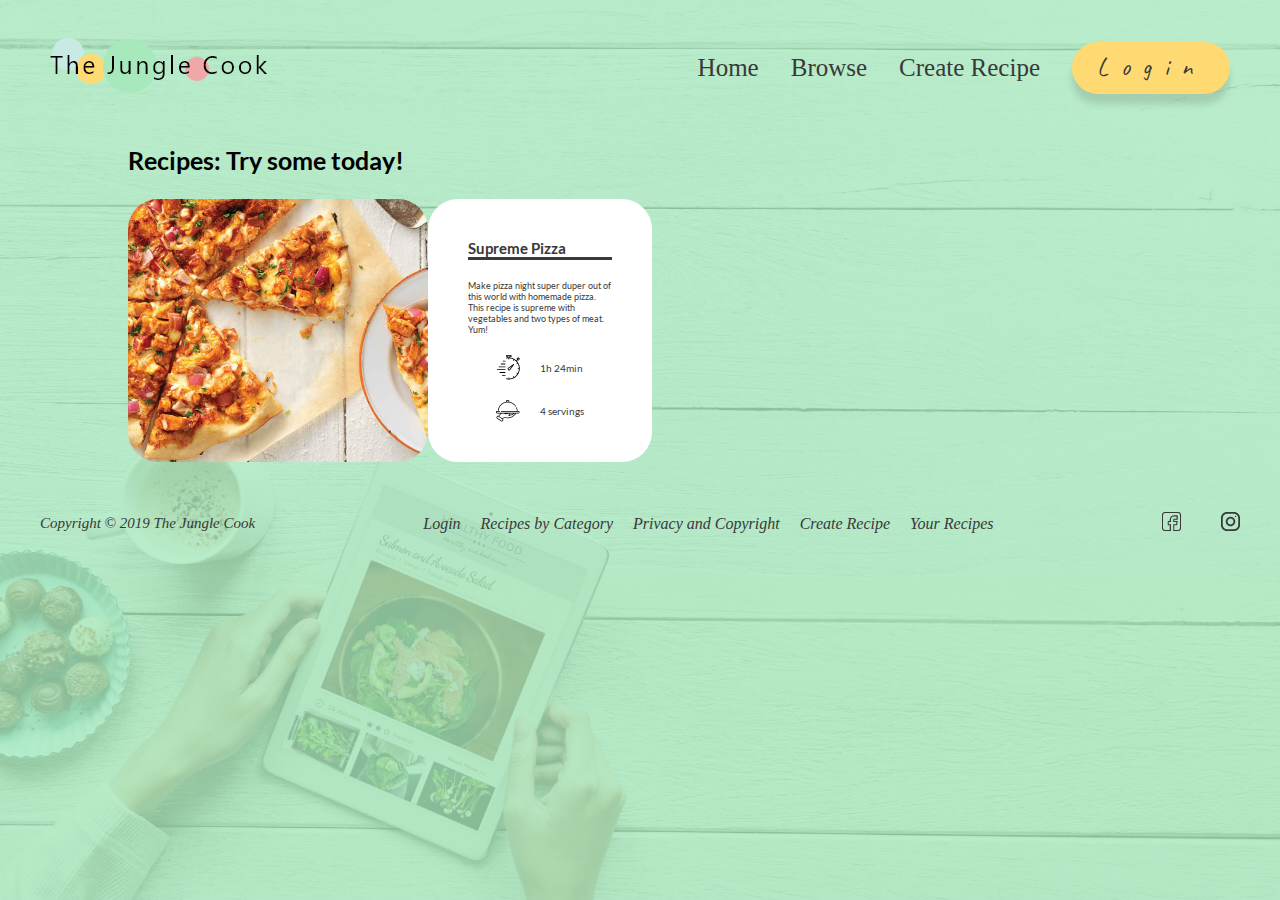
==== browse.html @ 3c08e365 "fix: recipe hero" ====
<!DOCTYPE html>
<html lang="en" class="recipe-hero">
  <head>
    <meta charset="UTF-8" />
    <meta http-equiv="X-UA-Compatible" content="IE=edge" />
    <meta name="viewport" content="width=device-width, initial-scale=1.0" />
    <title>The Jungle Cook</title>
    <link rel="stylesheet" href="css/styles.css" />
  </head>
  <body>
    <header class="header">
      <nav class="navbar">
        <a href="index.html" class="nav-logo"
          ><img src="./images/logo.png" alt=""
        /></a>
        <ul class="nav-menu">
          <li class="nav-item">
            <a href="index.html" class="nav-link active">Home</a>
          </li>
          <li class="nav-item">
            <a href="browse.html" class="nav-link">Browse</a>
          </li>
          <li class="nav-item">
            <a href="create-recipe.html" class="nav-link">Create Recipe</a>
          </li>
          <li class="nav-item">
            <!-- TODO: style as button -->
            <a
              href="login.html"
              class="nav-link btn btn--medium btn--naplesYellow"
              >Login</a
            >
          </li>
        </ul>
        <div class="hamburger">
          <span class="bar"></span>
          <span class="bar"></span>
          <span class="bar"></span>
        </div>
      </nav>
    </header>

    <main id="app">
      <section class="section-recipes">
        <div class="recipe-content">
          <h1 class="section-title">Recipes: Try some today!</h1>
          <div class="cards">
            <div class="card">
              <div class="image-holder">
                <img
                  src="./images/recipes/thumb/recipe-pizza_thumb.png"
                  alt="pizza"
                />
                <button
                  class="btn btn--small btn-overlay btn--naplesYellow"
                  id="viewButton"
                >
                  View
                </button>
                <div class="button-holder">
                  <button
                    class="btn btn--small btn--naplesYellow"
                    id="editButton"
                  >
                    Edit
                  </button>
                  <button
                    class="btn btn--small btn--naplesYellow"
                    id="deleteButton"
                  >
                    Delete
                  </button>
                </div>
              </div>
              <div class="card-body">
                <h1 class="card-title underline">Supreme Pizza</h1>
                <p class="card-text">
                  Make pizza night super duper out of this world with homemade
                  pizza. This recipe is supreme with vegetables and two types of
                  meat. Yum!
                </p>
                <p class="time">
                  <img src="./images/recipes/time.png" alt="time" />
                  <span>1h 24min</span>
                </p>
                <p class="servings">
                  <img src="./images/recipes/servings.png" alt="time" />
                  <span>4 servings</span>
                </p>
              </div>
            </div>
          </div>
        </div>
      </section>
    </main>

    <footer>
      <!-- <div class="footer-content"> -->
      <div class="copyright">Copyright &copy; 2019 The Jungle Cook</div>
      <ul class="footer-nav">
        <li><a href="#">Login</a></li>
        <li><a href="#">Recipes by Category</a></li>
        <li><a href="#">Privacy and Copyright</a></li>
        <li><a href="#">Create Recipe</a></li>
        <li><a href="#">Your Recipes</a></li>
      </ul>

      <!-- ignore web accessibility warning since have alt on image tag -->
      <div class="social">
        <a href="#">
          <img src="./images/social/facebook.png" alt="facebook" />
        </a>
        <a href="#">
          <img src="./images/social/instagram.png" alt="instagram"
        /></a>
      </div>
      <!-- </div> -->
    </footer>

    <script src="lib/jquery-3.6.3.min.js"></script>
    <script src="app/app.js" type="module"></script>
  </body>
</html>
---- css/styles.css ----
/* reset */
*,
*::before,
*::after {
  margin: 0;
  padding: 0;
  box-sizing: border-box;
}

:is(h1, h2, h3, h4, h5, h6) {
  font-weight: normal;
}

button,
input,
select,
textarea {
  font-family: inherit;
  font-size: 100%;
  background-color: transparent;
}

fieldset {
  border: 0;
}

input:focus,
textarea:focus,
select:focus {
  outline: none;
}

.bg-naplesYellow {
  background-color: #ffd972;
}

@font-face {
  font-family: "Caveat";
  src: url("fonts/Caveat-Regular.ttf") format("truetype");
  font-weight: 400;
  font-style: normal;
  font-display: swap;
}
@font-face {
  font-family: "Caveat";
  src: url("fonts/Caveat-Bold.ttf") format("truetype");
  font-weight: 700;
  font-style: normal;
  font-display: swap;
}
@font-face {
  font-family: "Gill Sans";
  src: url("fonts/GillSans.ttf") format("truetype");
  font-weight: normal;
  font-style: normal;
  font-display: swap;
}
@font-face {
  font-family: "Gill Sans";
  src: url("fonts/GillSans-Italic.ttf") format("truetype");
  font-weight: normal;
  font-style: italic;
  font-display: swap;
}
@font-face {
  font-family: "Gill Sans";
  src: url("fonts/GillSans-Light.ttf") format("truetype");
  font-weight: 300;
  font-style: normal;
  font-display: swap;
}
@font-face {
  font-family: "Lato";
  src: url("fonts/Lato-Regular.ttf") format("truetype");
  font-weight: 400;
  font-style: normal;
  font-display: swap;
}
@font-face {
  font-family: "Lato";
  src: url("fonts/Lato-Bold.ttf") format("truetype");
  font-weight: 700;
  font-style: normal;
  font-display: swap;
}
@font-face {
  font-family: "Lato";
  src: url("fonts/Lato-Italic.ttf") format("truetype");
  font-weight: normal;
  font-style: italic;
  font-display: swap;
}
@font-face {
  font-family: "Lato";
  src: url("fonts/Lato-BoldItalic.ttf") format("truetype");
  font-weight: 700;
  font-style: italic;
  font-display: swap;
}
body {
  /* base font size */
  font-size: 1rem;
}

ul {
  list-style-type: none;
}

a {
  color: #393939;
  text-decoration: none;
}

section {
  margin: 0 auto;
  width: 80%;
  height: 70%;
}

.underline:after {
  content: "";
  display: block;
  width: 100%;
  height: 3px;
  background-color: #393939;
}

.section-title {
  font-family: "Lato";
  font-weight: 900;
  font-size: 1.563rem;
  margin-top: 3rem;
  margin-bottom: 1.5rem;
}

.hero {
  background-image: linear-gradient(rgba(242, 92, 84, 0.6), rgba(242, 92, 84, 0.6)), url("../images/hero.jpg");
  background-size: cover;
  background-position: center;
  background-repeat: no-repeat;
  min-height: 100%;
  width: 100%;
  position: absolute;
  left: 0;
  top: 0;
  display: flex;
  flex-direction: column;
  align-items: center;
  justify-content: center;
  color: #393939;
}
.hero .hero-cta {
  margin-top: 8rem;
  margin-bottom: 8rem;
  text-align: center;
  position: relative;
  z-index: 2;
}
.hero .hero-cta .large-circle {
  background-color: #ffd972;
  border-radius: 50%;
  width: 22.349rem;
  height: 22.349rem;
  display: flex;
  flex-direction: column;
  justify-content: center;
  align-items: center;
}
.hero .hero-cta .large-circle .hero-title {
  font-size: 1.5rem;
  font-family: "Caveat";
  margin-bottom: 1.875rem;
  font-weight: 700;
  letter-spacing: 2.4px;
  line-height: 32px;
  margin-bottom: 2rem;
}
.hero .hero-cta .large-circle .hero-subtitle {
  font-size: 0.813rem;
  font-family: "Lato";
  letter-spacing: 1.3px;
  line-height: 16px;
  width: 45%;
}
.hero .hero-cta .small-circle {
  position: absolute;
  z-index: -1;
  top: 0;
  right: -35%;
  width: 10.493rem;
  height: 10.493rem;
  background-color: #fcbcb8;
  border-radius: 50%;
  display: flex;
  flex-direction: column;
  justify-content: center;
  align-items: center;
}
.hero .hero-cta .small-circle .hero-callout {
  width: 63%;
  font-family: "Lato";
  font-size: 0.625rem;
  letter-spacing: 1px;
  line-height: 12px;
  font-style: italic;
}

@media only screen and (max-width: 768px) {
  .hero .hero-cta .large-circle {
    width: 16.113rem;
    height: 16.113rem;
  }
  .hero .hero-cta .small-circle {
    width: 7.565rem;
    height: 7.565rem;
    top: -20%;
    right: -20%;
  }
}
.btn {
  display: flex;
  align-items: center;
  justify-content: center;
  border: none;
  border-radius: 1.625rem;
  box-shadow: 0px 0.625rem 0.375rem rgba(57, 57, 57, 0.16);
  text-decoration: none;
  color: #393939;
  cursor: pointer;
  font-family: "Caveat";
  font-size: 1.563rem;
  letter-spacing: 12.5px;
  line-height: 33px;
}
.btn--round {
  border: none;
  border-radius: 50%;
  width: 38px;
  height: 38px;
  color: #ffffff;
  font-family: "Gill Sans";
  font-weight: 300;
  font-size: 1rem;
  cursor: pointer;
}
.btn--xsmall {
  height: 2.5rem;
  width: 5.5rem;
  font-size: 0.75rem;
}
.btn--small {
  width: 127.66px;
  height: 42.01px;
  white-space: nowrap;
  font-size: 1.25rem;
}
.btn--medium {
  width: 158px;
  height: 52px;
}
.btn--wide {
  width: 100%;
  height: 52px;
}
.btn--rose {
  background-color: #efa7a7;
}
.btn--naplesYellow {
  background-color: #ffd972;
}
.btn--file-selector {
  padding: 0.5rem;
  font-family: "Caveat";
  font-size: 1rem;
  border: none;
  border-radius: 1.625rem;
  box-shadow: 0px 0.625rem 0.375rem rgba(57, 57, 57, 0.16);
  text-decoration: none;
  white-space: nowrap;
  color: #393939;
  cursor: pointer;
  display: inline-block;
}

.form-element {
  border: none;
  border-bottom: 3px solid #393939;
  padding: 0 0 6.5px 0;
  margin-bottom: 5rem;
  width: 100%;
  font-family: "Lato";
  font-weight: 300;
  font-size: 1.25rem;
  letter-spacing: 2px;
  line-height: 27px;
}
.form-element--small {
  font-size: 0.75rem;
  margin-bottom: 3.125rem;
}

::-moz-placeholder {
  opacity: 1; /* Firefox */
}

::placeholder {
  opacity: 1; /* Firefox */
}

[type=file] {
  border: 0;
  clip: rect(0, 0, 0, 0);
  height: 1px;
  overflow: hidden;
  padding: 0;
  position: absolute !important;
  white-space: nowrap;
  width: 1px;
}

.file-input {
  display: flex;
  align-items: flex-end;
  justify-content: space-between;
  width: 100%;
  border: none;
  border-bottom: 3px solid #393939;
  padding: 0 0 6.5px 0;
  margin-bottom: 5rem;
  width: 100%;
  font-family: "Lato";
  font-weight: 300;
  font-size: 1.25rem;
  letter-spacing: 2px;
  line-height: 27px;
}

.form-element:focus,
.file-input:hover {
  background-color: rgba(239, 167, 167, 0.3);
}

.last-row {
  position: relative;
}

.btn--add {
  position: absolute;
  top: -6px;
  right: 0;
}

legend {
  font-family: "Lato";
  font-weight: 900;
  font-size: 1.875rem;
  margin-bottom: 2rem;
}

.login-form .form-title,
.signup-form .form-title {
  font-family: "Lato";
  font-weight: 900;
  font-size: 1.875rem;
}
.login-form .form-subtitle,
.signup-form .form-subtitle {
  font-family: "Lato";
  font-style: italic;
  font-size: 0.75rem;
}

.form-title {
  color: #393939;
  font-size: 1.563rem;
  margin-bottom: 2rem;
  font-weight: bold;
}

@media only screen and (max-width: 768px) {
  .form-element,
  .file-input {
    font-size: 1rem;
  }
}
@media only screen and (max-width: 768px) {
  .btn,
  .form-element,
  .file-input {
    font-size: 1rem;
  }
}
@media only screen and (max-width: 576px) {
  .btn,
  .form-element,
  .file-input {
    font-size: 0.75rem;
  }
}
.header {
  position: sticky;
  top: 0;
  right: 0;
  left: 0;
  z-index: 1030;
  margin-bottom: 2rem;
}

.navbar {
  display: flex;
  justify-content: space-between;
  align-items: center;
  padding: 2.375rem 3.125rem 0 3.125rem;
}

.nav-menu {
  display: flex;
  justify-content: space-between;
  align-items: center;
  gap: 2rem;
}
.nav-menu .nav-item .nav-link {
  font-size: 1.563rem;
}

.hamburger {
  display: none;
}

.bar {
  display: block;
  width: 25px;
  height: 3px;
  margin: 5px auto;
  transition: all 0.3s ease-in-out;
  background-color: #393939;
}

@media only screen and (max-width: 768px) {
  .nav-menu {
    position: fixed;
    left: -100%;
    top: 0;
    flex-direction: column;
    justify-content: center;
    gap: 1.5rem;
    background-color: #f25c54;
    height: 100vh;
    width: 100%;
    transition: 0.3s;
  }
  .nav-menu.active {
    left: 0;
  }
  .hamburger {
    display: block;
    cursor: pointer;
  }
  .hamburger.active .bar:nth-child(2) {
    opacity: 0;
  }
  .hamburger.active .bar:nth-child(1) {
    transform: translateY(8px) rotate(45deg);
  }
  .hamburger.active .bar:nth-child(3) {
    transform: translateY(-8px) rotate(-45deg);
  }
}
footer {
  z-index: 1030;
  width: 100%;
  font-style: italic;
  color: #393939;
  display: flex;
  align-items: center;
  justify-content: space-between;
  padding: 0 2.5rem 1.625rem 2.5rem;
}

.copyright {
  font-size: 15px;
}

.footer-nav {
  display: flex;
  align-items: center;
  justify-content: space-between;
  gap: 1.25rem;
}

.social {
  display: flex;
  gap: 40.4px;
}

@media screen and (max-width: 576px) {
  footer {
    flex-wrap: wrap;
    font-size: 0.625rem;
  }
  footer .copyright,
  footer .social {
    margin-bottom: 20px;
    font-size: 0.625rem;
  }
  footer .footer-nav {
    order: 3;
  }
  footer .footer-nav {
    flex-wrap: wrap;
    justify-content: center;
  }
}
.cards {
  display: flex;
  justify-content: space-between;
  flex-wrap: wrap;
  gap: 3.125rem;
}

.card {
  margin-bottom: 3.125rem;
  height: 263px;
  border-radius: 1.625rem;
  display: flex;
}
.card .image-holder {
  position: relative;
}
.card .image-holder img {
  border-radius: 1.875rem;
  width: 100%;
}
.card .image-holder .btn-overlay {
  display: none;
  position: absolute;
  top: 50%;
  left: 50%;
  transform: translate(-50%, -50%);
  cursor: pointer;
}
.card .image-holder .button-holder {
  display: none;
  gap: 0.5rem;
}
.card .image-holder:hover .btn-overlay {
  display: block;
}
.card .image-holder:hover .button-holder {
  display: flex;
  justify-content: space-between;
}
.card .card-body {
  background-color: #ffffff;
  flex-basis: 224px;
  color: #393939;
  font-family: "Lato";
  border-radius: 1.875rem;
  padding: 2.5rem;
  display: flex;
  flex-direction: column;
  justify-content: space-between;
  gap: 1.25rem;
}
.card .card-body .card-title {
  font-weight: 900;
  font-size: 0.938rem;
}
.card .card-body .card-text {
  font-size: 0.563rem;
}
.card .card-body .time,
.card .card-body .servings {
  display: flex;
  align-items: center;
  justify-content: center;
  gap: 1.25rem;
  font-size: 0.625rem;
}

@media only screen and (max-width: 768px) {
  .cards .card .image-holder .btn-overlay {
    display: block;
  }
  .cards .card .image-holder .button-holder {
    display: flex;
    justify-content: space-between;
  }
}
@media only screen and (max-width: 576px) {
  .cards .card {
    width: 100%;
    flex-direction: column;
  }
}
.section-login {
  display: flex;
  gap: 15.625rem;
}
.section-login .login-form {
  flex: 1 45%;
}
.section-login .signup-form {
  flex: 1 55%;
}

@media only screen and (max-width: 768px) {
  .section-login {
    flex-direction: column;
    gap: 2rem;
  }
  .section-login .login-form {
    flex: 1 100%;
  }
  .section-login .signup-form {
    flex: 1 100%;
  }
}
.recipe-hero {
  background: linear-gradient(rgba(167, 232, 189, 0.8), rgba(167, 232, 189, 0.8)), url("../images/recipes/recipe-hero.jpg") no-repeat center center fixed;
  background-size: cover;
}
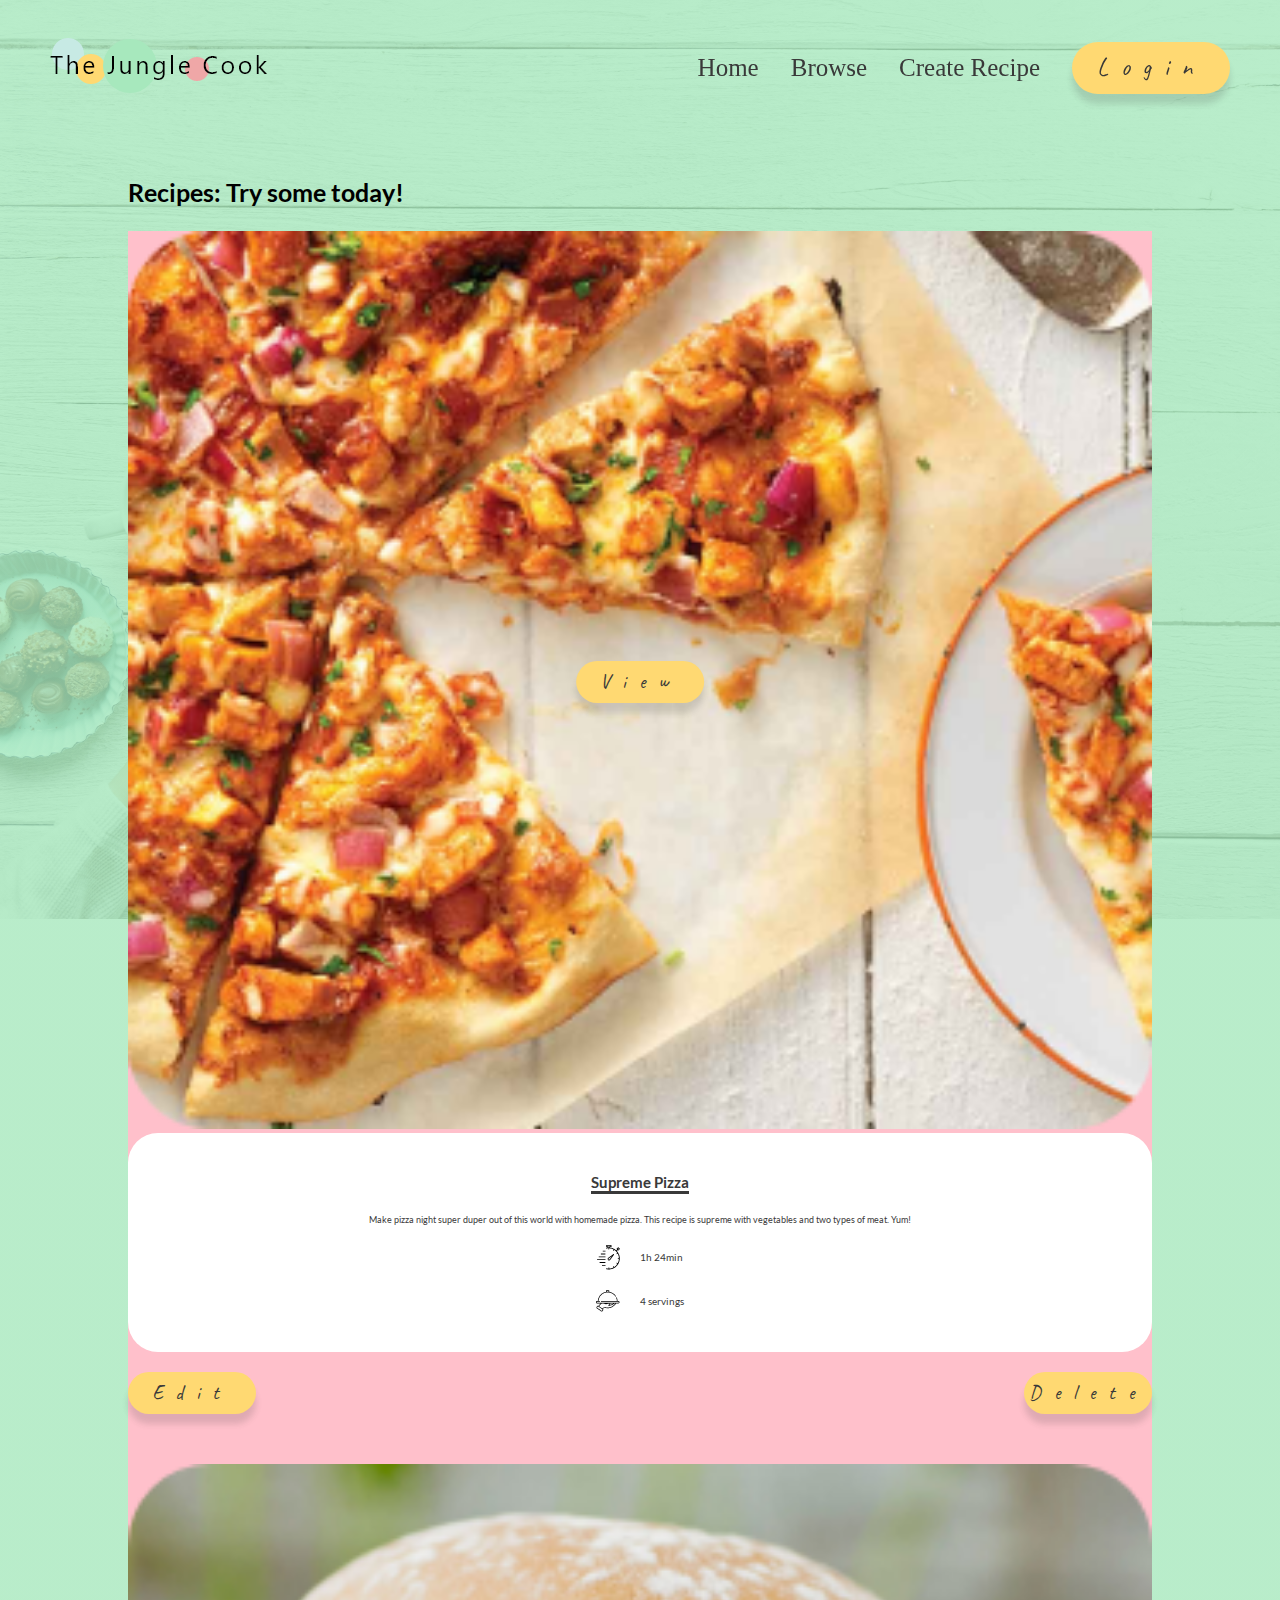
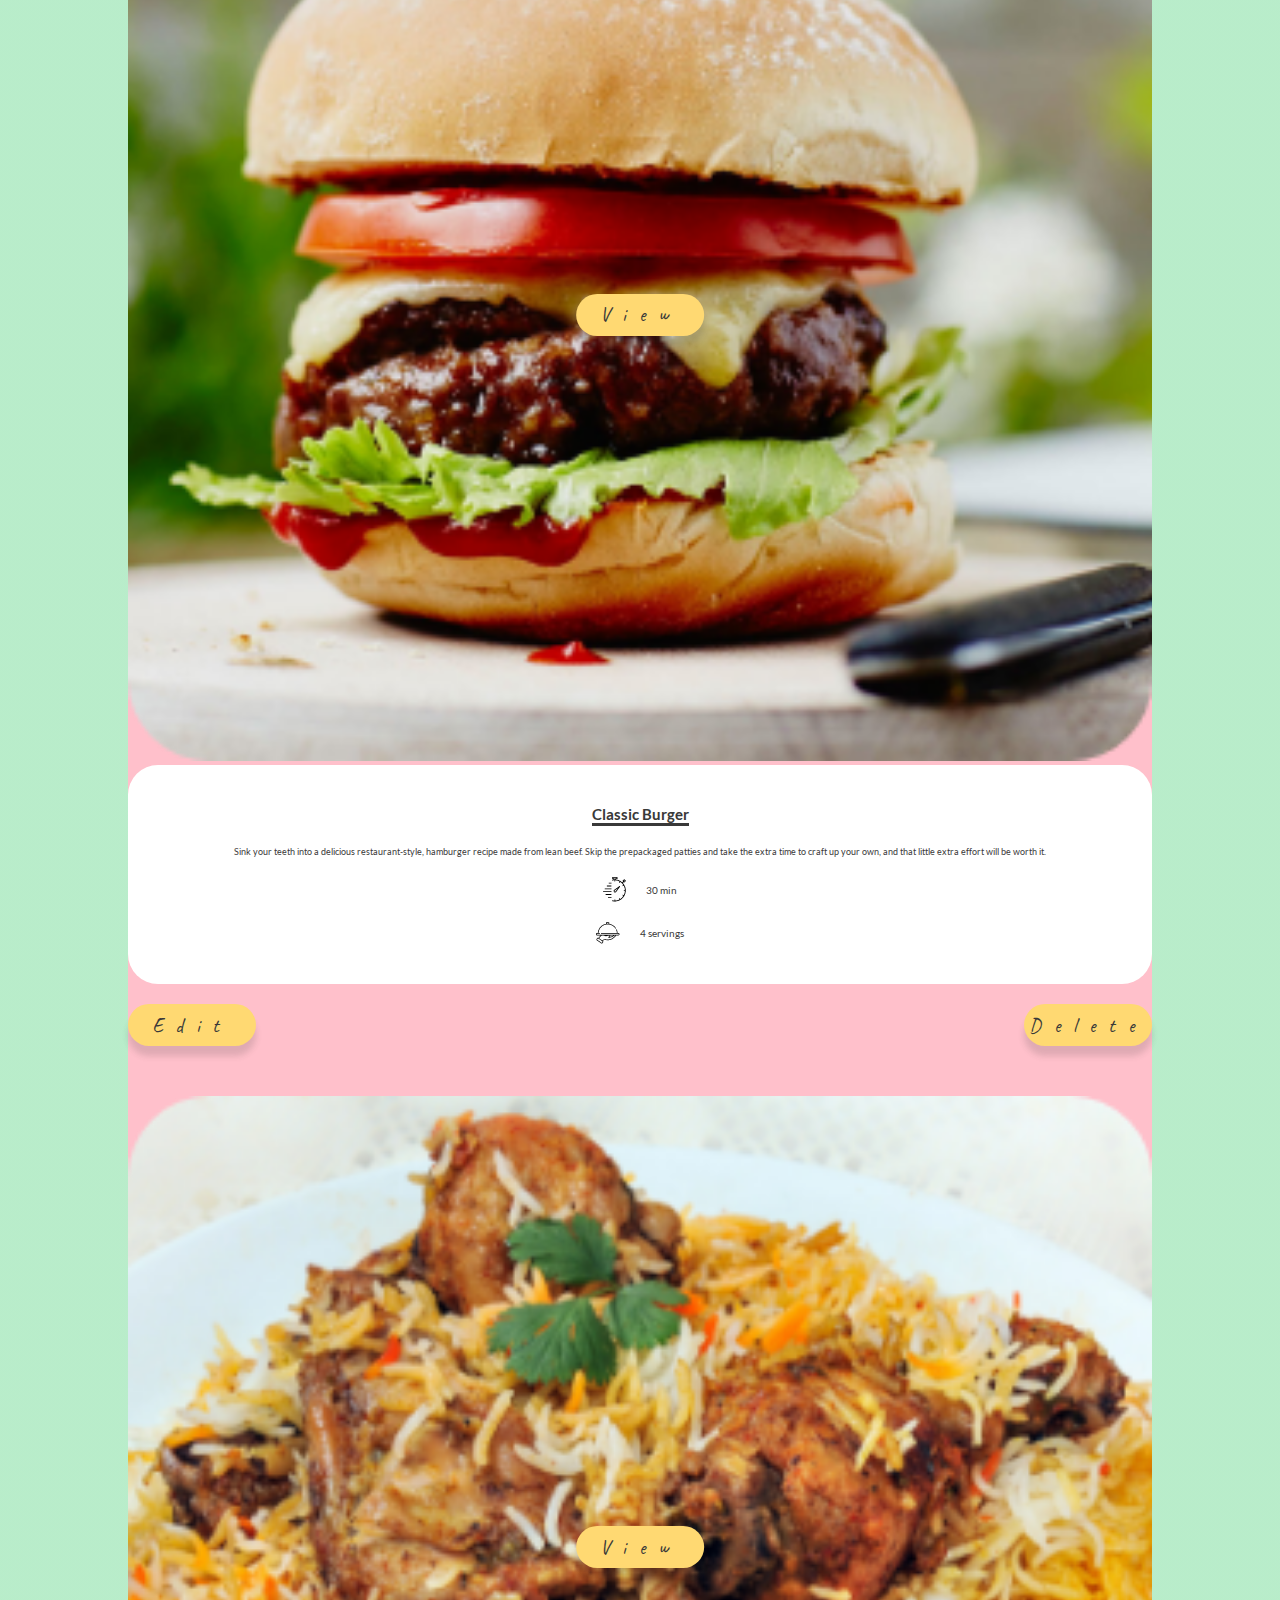
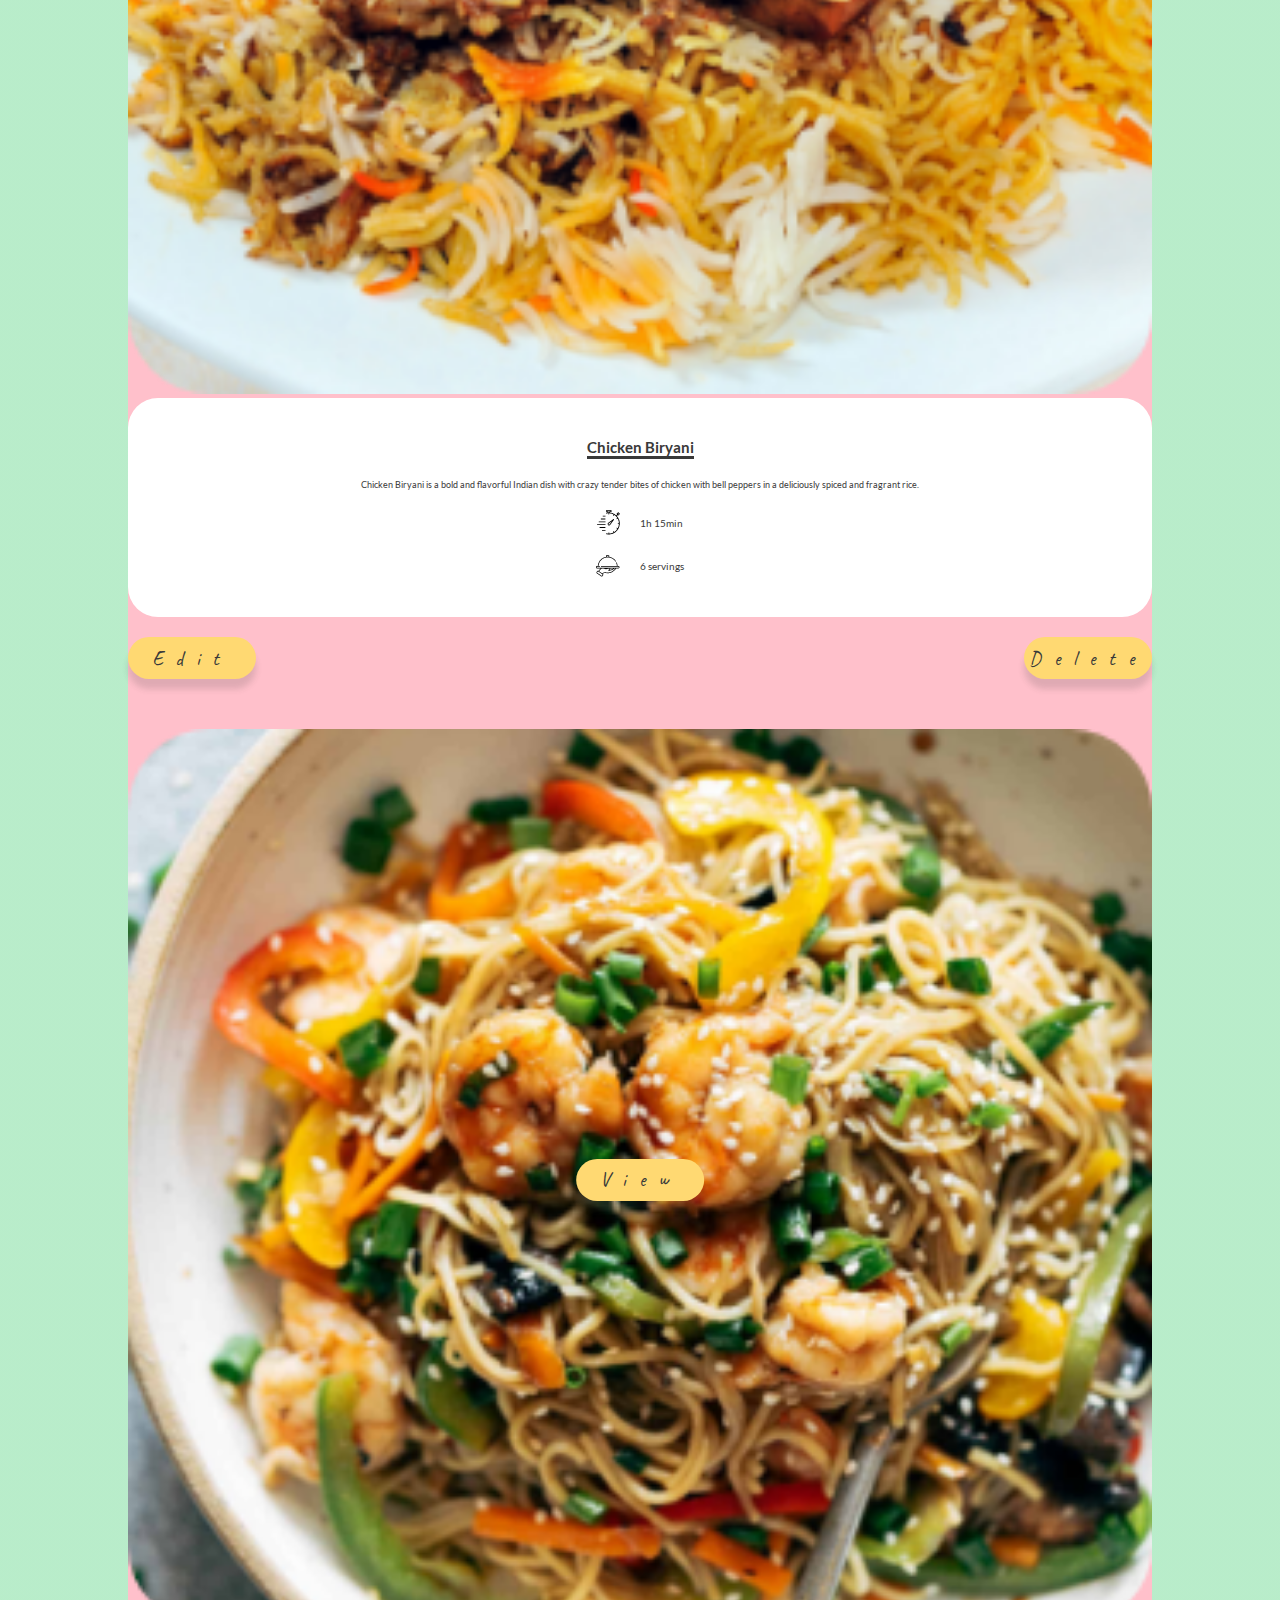
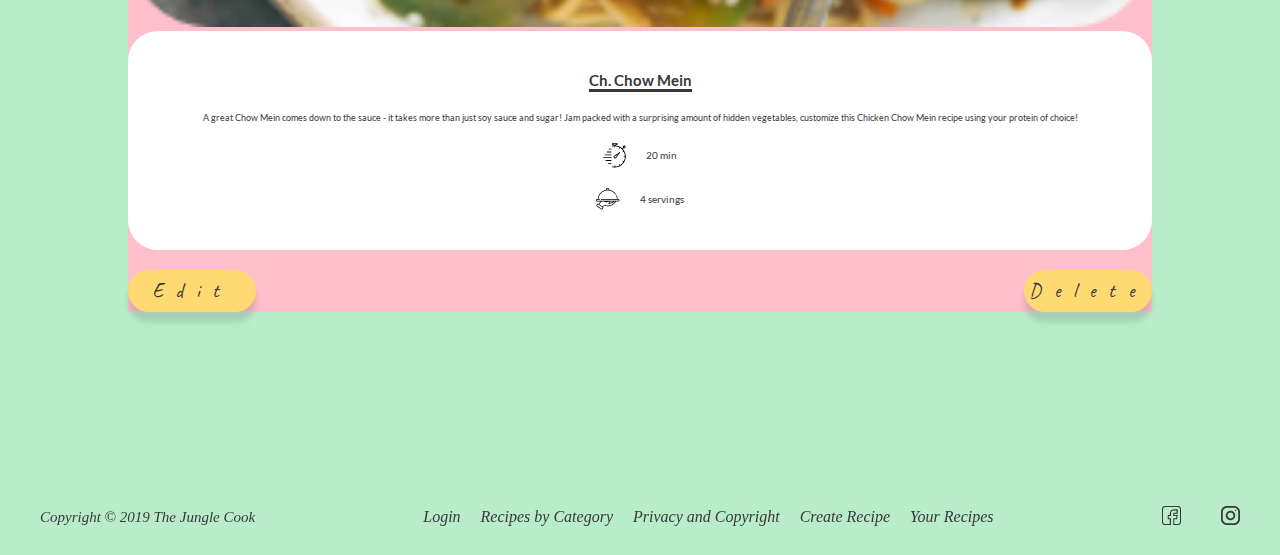
==== commit 8b23fb14: "fix: start over card - mobile first" ====
--- a/browse.html
+++ b/browse.html
@@ -57,20 +57,6 @@
                 >
                   View
                 </button>
-                <div class="button-holder">
-                  <button
-                    class="btn btn--small btn--naplesYellow"
-                    id="editButton"
-                  >
-                    Edit
-                  </button>
-                  <button
-                    class="btn btn--small btn--naplesYellow"
-                    id="deleteButton"
-                  >
-                    Delete
-                  </button>
-                </div>
               </div>
               <div class="card-body">
                 <h1 class="card-title underline">Supreme Pizza</h1>
@@ -87,6 +73,154 @@
                   <img src="./images/recipes/servings.png" alt="time" />
                   <span>4 servings</span>
                 </p>
+              </div>
+              <div class="button-holder">
+                <button
+                  class="btn btn--small btn--naplesYellow"
+                  id="editButton"
+                >
+                  Edit
+                </button>
+                <button
+                  class="btn btn--small btn--naplesYellow"
+                  id="deleteButton"
+                >
+                  Delete
+                </button>
+              </div>
+            </div>
+            <div class="card">
+              <div class="image-holder">
+                <img
+                  src="./images/recipes/thumb/recipe-burger_thumb.png"
+                  alt="pizza"
+                />
+                <button
+                  class="btn btn--small btn-overlay btn--naplesYellow"
+                  id="viewButton"
+                >
+                  View
+                </button>
+              </div>
+              <div class="card-body">
+                <h1 class="card-title underline">Classic Burger</h1>
+                <p class="card-text">
+                  Sink your teeth into a delicious restaurant-style, hamburger
+                  recipe made from lean beef. Skip the prepackaged patties and
+                  take the extra time to craft up your own, and that little
+                  extra effort will be worth it.
+                </p>
+                <p class="time">
+                  <img src="./images/recipes/time.png" alt="time" />
+                  <span>30 min</span>
+                </p>
+                <p class="servings">
+                  <img src="./images/recipes/servings.png" alt="time" />
+                  <span>4 servings</span>
+                </p>
+              </div>
+              <div class="button-holder">
+                <button
+                  class="btn btn--small btn--naplesYellow"
+                  id="editButton"
+                >
+                  Edit
+                </button>
+                <button
+                  class="btn btn--small btn--naplesYellow"
+                  id="deleteButton"
+                >
+                  Delete
+                </button>
+              </div>
+            </div>
+            <div class="card">
+              <div class="image-holder">
+                <img
+                  src="./images/recipes/thumb/recipe-pilaf_thumb.png"
+                  alt="pizza"
+                />
+                <button
+                  class="btn btn--small btn-overlay btn--naplesYellow"
+                  id="viewButton"
+                >
+                  View
+                </button>
+              </div>
+              <div class="card-body">
+                <h1 class="card-title underline">Chicken Biryani</h1>
+                <p class="card-text">
+                  Chicken Biryani is a bold and flavorful Indian dish with crazy
+                  tender bites of chicken with bell peppers in a deliciously
+                  spiced and fragrant rice.
+                </p>
+                <p class="time">
+                  <img src="./images/recipes/time.png" alt="time" />
+                  <span>1h 15min</span>
+                </p>
+                <p class="servings">
+                  <img src="./images/recipes/servings.png" alt="time" />
+                  <span>6 servings</span>
+                </p>
+              </div>
+              <div class="button-holder">
+                <button
+                  class="btn btn--small btn--naplesYellow"
+                  id="editButton"
+                >
+                  Edit
+                </button>
+                <button
+                  class="btn btn--small btn--naplesYellow"
+                  id="deleteButton"
+                >
+                  Delete
+                </button>
+              </div>
+            </div>
+            <div class="card">
+              <div class="image-holder">
+                <img
+                  src="./images/recipes/thumb/recipe-chowmein_thumb.png"
+                  alt="pizza"
+                />
+                <button
+                  class="btn btn--small btn-overlay btn--naplesYellow"
+                  id="viewButton"
+                >
+                  View
+                </button>
+              </div>
+              <div class="card-body">
+                <h1 class="card-title underline">Ch. Chow Mein</h1>
+                <p class="card-text">
+                  A great Chow Mein comes down to the sauce - it takes more than
+                  just soy sauce and sugar! Jam packed with a surprising amount
+                  of hidden vegetables, customize this Chicken Chow Mein recipe
+                  using your protein of choice!
+                </p>
+                <p class="time">
+                  <img src="./images/recipes/time.png" alt="time" />
+                  <span>20 min</span>
+                </p>
+                <p class="servings">
+                  <img src="./images/recipes/servings.png" alt="time" />
+                  <span>4 servings</span>
+                </p>
+              </div>
+              <div class="button-holder">
+                <button
+                  class="btn btn--small btn--naplesYellow"
+                  id="editButton"
+                >
+                  Edit
+                </button>
+                <button
+                  class="btn btn--small btn--naplesYellow"
+                  id="deleteButton"
+                >
+                  Delete
+                </button>
               </div>
             </div>
           </div>
--- a/css/styles.css
+++ b/css/styles.css
@@ -11,6 +11,12 @@
   font-weight: normal;
 }
 
+html,
+body {
+  height: 100%;
+  width: 100%;
+}
+
 button,
 input,
 select,
@@ -100,6 +106,10 @@
 body {
   /* base font size */
   font-size: 1rem;
+  height: 100%;
+  display: flex;
+  flex-direction: column;
+  justify-content: space-between;
 }
 
 ul {
@@ -468,6 +478,7 @@
 }
 footer {
   z-index: 1030;
+  margin-top: 9rem;
   width: 100%;
   font-style: italic;
   color: #393939;
@@ -512,65 +523,54 @@
   }
 }
 .cards {
-  display: flex;
-  justify-content: space-between;
-  flex-wrap: wrap;
-  gap: 3.125rem;
+  background-color: pink;
 }
 
 .card {
+  width: 100%;
   margin-bottom: 3.125rem;
-  height: 263px;
-  border-radius: 1.625rem;
-  display: flex;
-}
-.card .image-holder {
+}
+
+.image-holder {
   position: relative;
 }
-.card .image-holder img {
-  border-radius: 1.875rem;
-  width: 100%;
-}
-.card .image-holder .btn-overlay {
-  display: none;
+.image-holder img {
+  min-width: 100%;
+}
+.image-holder .btn-overlay {
+  display: block;
   position: absolute;
   top: 50%;
   left: 50%;
   transform: translate(-50%, -50%);
   cursor: pointer;
 }
-.card .image-holder .button-holder {
-  display: none;
-  gap: 0.5rem;
-}
-.card .image-holder:hover .btn-overlay {
-  display: block;
-}
-.card .image-holder:hover .button-holder {
-  display: flex;
-  justify-content: space-between;
-}
-.card .card-body {
+
+.card-body {
   background-color: #ffffff;
-  flex-basis: 224px;
   color: #393939;
   font-family: "Lato";
   border-radius: 1.875rem;
+  margin-bottom: 1.25rem;
   padding: 2.5rem;
   display: flex;
   flex-direction: column;
+  align-items: center;
   justify-content: space-between;
   gap: 1.25rem;
 }
-.card .card-body .card-title {
+
+.card-title {
   font-weight: 900;
   font-size: 0.938rem;
 }
-.card .card-body .card-text {
+
+.card-text {
   font-size: 0.563rem;
 }
-.card .card-body .time,
-.card .card-body .servings {
+
+.time,
+.servings {
   display: flex;
   align-items: center;
   justify-content: center;
@@ -578,21 +578,12 @@
   font-size: 0.625rem;
 }
 
-@media only screen and (max-width: 768px) {
-  .cards .card .image-holder .btn-overlay {
-    display: block;
-  }
-  .cards .card .image-holder .button-holder {
-    display: flex;
-    justify-content: space-between;
-  }
-}
-@media only screen and (max-width: 576px) {
-  .cards .card {
-    width: 100%;
-    flex-direction: column;
-  }
-}
+.button-holder {
+  display: flex;
+  justify-content: space-between;
+  gap: 0.5rem;
+}
+
 .section-login {
   display: flex;
   gap: 15.625rem;
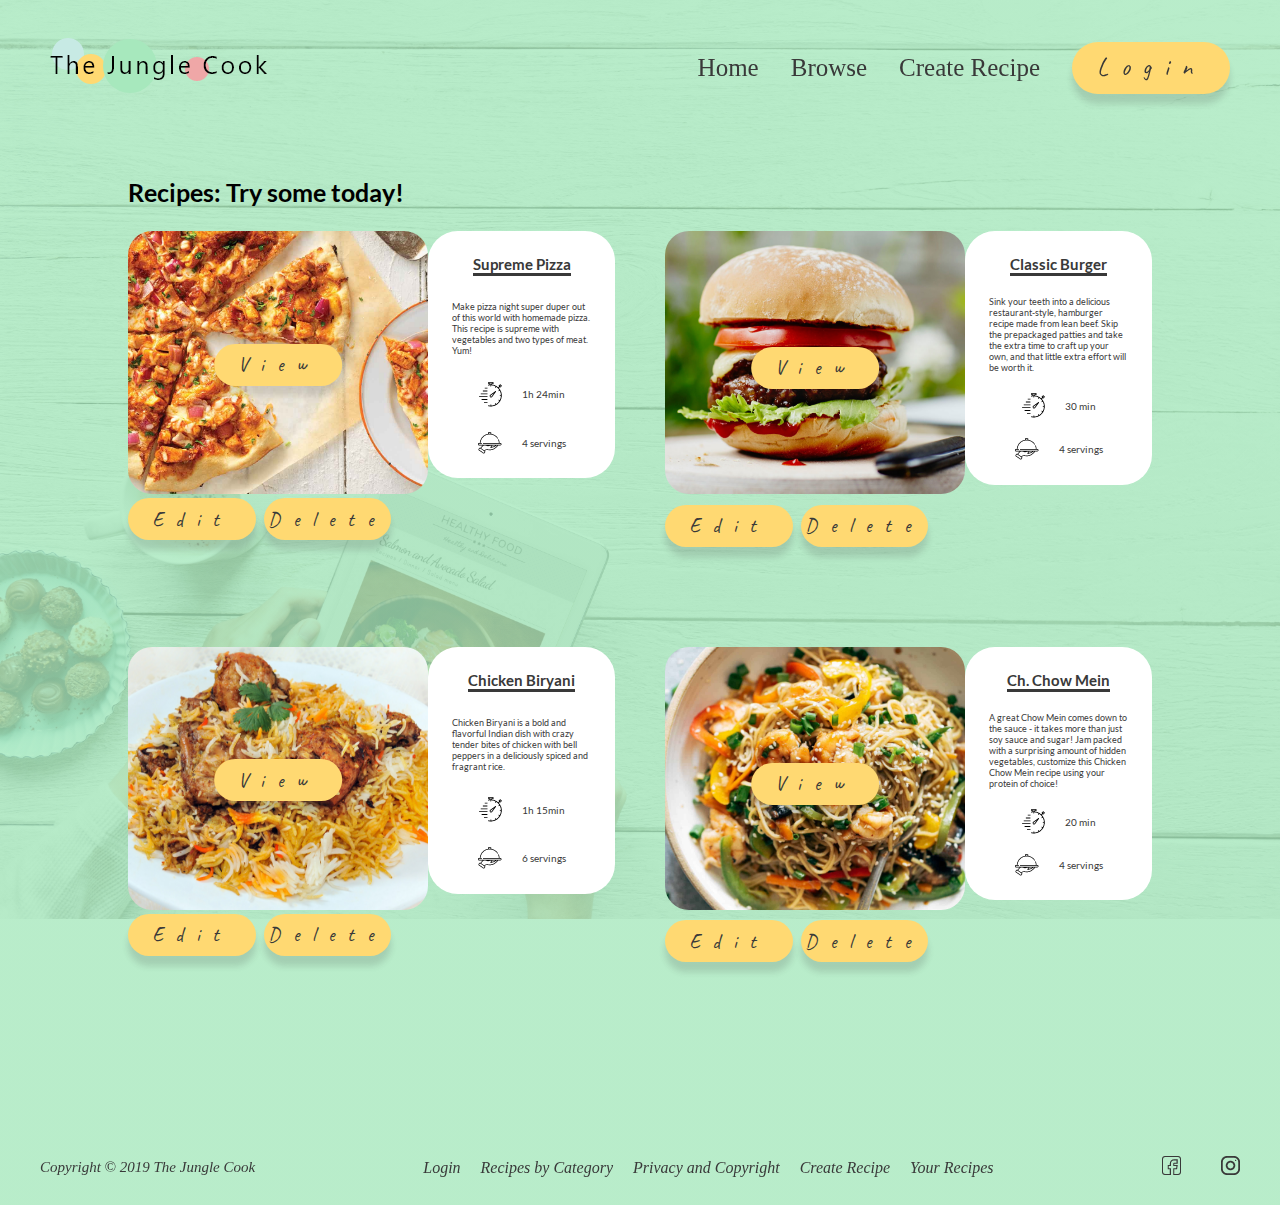
==== commit a9ddf3c6: "fix: design on larger screen" ====
--- a/browse.html
+++ b/browse.html
@@ -46,168 +46,180 @@
           <h1 class="section-title">Recipes: Try some today!</h1>
           <div class="cards">
             <div class="card">
-              <div class="image-holder">
-                <img
-                  src="./images/recipes/thumb/recipe-pizza_thumb.png"
-                  alt="pizza"
-                />
-                <button
-                  class="btn btn--small btn-overlay btn--naplesYellow"
-                  id="viewButton"
-                >
-                  View
-                </button>
-              </div>
-              <div class="card-body">
-                <h1 class="card-title underline">Supreme Pizza</h1>
-                <p class="card-text">
-                  Make pizza night super duper out of this world with homemade
-                  pizza. This recipe is supreme with vegetables and two types of
-                  meat. Yum!
-                </p>
-                <p class="time">
-                  <img src="./images/recipes/time.png" alt="time" />
-                  <span>1h 24min</span>
-                </p>
-                <p class="servings">
-                  <img src="./images/recipes/servings.png" alt="time" />
-                  <span>4 servings</span>
-                </p>
-              </div>
-              <div class="button-holder">
-                <button
-                  class="btn btn--small btn--naplesYellow"
-                  id="editButton"
-                >
-                  Edit
-                </button>
-                <button
-                  class="btn btn--small btn--naplesYellow"
-                  id="deleteButton"
-                >
-                  Delete
-                </button>
-              </div>
-            </div>
-            <div class="card">
-              <div class="image-holder">
-                <img
-                  src="./images/recipes/thumb/recipe-burger_thumb.png"
-                  alt="pizza"
-                />
-                <button
-                  class="btn btn--small btn-overlay btn--naplesYellow"
-                  id="viewButton"
-                >
-                  View
-                </button>
-              </div>
-              <div class="card-body">
-                <h1 class="card-title underline">Classic Burger</h1>
-                <p class="card-text">
-                  Sink your teeth into a delicious restaurant-style, hamburger
-                  recipe made from lean beef. Skip the prepackaged patties and
-                  take the extra time to craft up your own, and that little
-                  extra effort will be worth it.
-                </p>
-                <p class="time">
-                  <img src="./images/recipes/time.png" alt="time" />
-                  <span>30 min</span>
-                </p>
-                <p class="servings">
-                  <img src="./images/recipes/servings.png" alt="time" />
-                  <span>4 servings</span>
-                </p>
-              </div>
-              <div class="button-holder">
-                <button
-                  class="btn btn--small btn--naplesYellow"
-                  id="editButton"
-                >
-                  Edit
-                </button>
-                <button
-                  class="btn btn--small btn--naplesYellow"
-                  id="deleteButton"
-                >
-                  Delete
-                </button>
-              </div>
-            </div>
-            <div class="card">
-              <div class="image-holder">
-                <img
-                  src="./images/recipes/thumb/recipe-pilaf_thumb.png"
-                  alt="pizza"
-                />
-                <button
-                  class="btn btn--small btn-overlay btn--naplesYellow"
-                  id="viewButton"
-                >
-                  View
-                </button>
-              </div>
-              <div class="card-body">
-                <h1 class="card-title underline">Chicken Biryani</h1>
-                <p class="card-text">
-                  Chicken Biryani is a bold and flavorful Indian dish with crazy
-                  tender bites of chicken with bell peppers in a deliciously
-                  spiced and fragrant rice.
-                </p>
-                <p class="time">
-                  <img src="./images/recipes/time.png" alt="time" />
-                  <span>1h 15min</span>
-                </p>
-                <p class="servings">
-                  <img src="./images/recipes/servings.png" alt="time" />
-                  <span>6 servings</span>
-                </p>
-              </div>
-              <div class="button-holder">
-                <button
-                  class="btn btn--small btn--naplesYellow"
-                  id="editButton"
-                >
-                  Edit
-                </button>
-                <button
-                  class="btn btn--small btn--naplesYellow"
-                  id="deleteButton"
-                >
-                  Delete
-                </button>
-              </div>
-            </div>
-            <div class="card">
-              <div class="image-holder">
-                <img
-                  src="./images/recipes/thumb/recipe-chowmein_thumb.png"
-                  alt="pizza"
-                />
-                <button
-                  class="btn btn--small btn-overlay btn--naplesYellow"
-                  id="viewButton"
-                >
-                  View
-                </button>
-              </div>
-              <div class="card-body">
-                <h1 class="card-title underline">Ch. Chow Mein</h1>
-                <p class="card-text">
-                  A great Chow Mein comes down to the sauce - it takes more than
-                  just soy sauce and sugar! Jam packed with a surprising amount
-                  of hidden vegetables, customize this Chicken Chow Mein recipe
-                  using your protein of choice!
-                </p>
-                <p class="time">
-                  <img src="./images/recipes/time.png" alt="time" />
-                  <span>20 min</span>
-                </p>
-                <p class="servings">
-                  <img src="./images/recipes/servings.png" alt="time" />
-                  <span>4 servings</span>
-                </p>
-              </div>
+              <div class="card-row">
+                <div class="image-holder">
+                  <img
+                    src="./images/recipes/thumb/recipe-pizza_thumb.png"
+                    alt="pizza"
+                  />
+                  <button
+                    class="btn btn--small btn-overlay btn--naplesYellow"
+                    id="viewButton"
+                  >
+                    View
+                  </button>
+                </div>
+                <div class="card-body">
+                  <h1 class="card-title underline">Supreme Pizza</h1>
+                  <p class="card-text">
+                    Make pizza night super duper out of this world with homemade
+                    pizza. This recipe is supreme with vegetables and two types
+                    of meat. Yum!
+                  </p>
+                  <p class="time">
+                    <img src="./images/recipes/time.png" alt="time" />
+                    <span>1h 24min</span>
+                  </p>
+                  <p class="servings">
+                    <img src="./images/recipes/servings.png" alt="time" />
+                    <span>4 servings</span>
+                  </p>
+                </div>
+              </div>
+
+              <div class="button-holder">
+                <button
+                  class="btn btn--small btn--naplesYellow"
+                  id="editButton"
+                >
+                  Edit
+                </button>
+                <button
+                  class="btn btn--small btn--naplesYellow"
+                  id="deleteButton"
+                >
+                  Delete
+                </button>
+              </div>
+            </div>
+            <div class="card">
+              <div class="card-row">
+                <div class="image-holder">
+                  <img
+                    src="./images/recipes/thumb/recipe-burger_thumb.png"
+                    alt="pizza"
+                  />
+                  <button
+                    class="btn btn--small btn-overlay btn--naplesYellow"
+                    id="viewButton"
+                  >
+                    View
+                  </button>
+                </div>
+                <div class="card-body">
+                  <h1 class="card-title underline">Classic Burger</h1>
+                  <p class="card-text">
+                    Sink your teeth into a delicious restaurant-style, hamburger
+                    recipe made from lean beef. Skip the prepackaged patties and
+                    take the extra time to craft up your own, and that little
+                    extra effort will be worth it.
+                  </p>
+                  <p class="time">
+                    <img src="./images/recipes/time.png" alt="time" />
+                    <span>30 min</span>
+                  </p>
+                  <p class="servings">
+                    <img src="./images/recipes/servings.png" alt="time" />
+                    <span>4 servings</span>
+                  </p>
+                </div>
+              </div>
+
+              <div class="button-holder">
+                <button
+                  class="btn btn--small btn--naplesYellow"
+                  id="editButton"
+                >
+                  Edit
+                </button>
+                <button
+                  class="btn btn--small btn--naplesYellow"
+                  id="deleteButton"
+                >
+                  Delete
+                </button>
+              </div>
+            </div>
+            <div class="card">
+              <div class="card-row">
+                <div class="image-holder">
+                  <img
+                    src="./images/recipes/thumb/recipe-pilaf_thumb.png"
+                    alt="pizza"
+                  />
+                  <button
+                    class="btn btn--small btn-overlay btn--naplesYellow"
+                    id="viewButton"
+                  >
+                    View
+                  </button>
+                </div>
+                <div class="card-body">
+                  <h1 class="card-title underline">Chicken Biryani</h1>
+                  <p class="card-text">
+                    Chicken Biryani is a bold and flavorful Indian dish with
+                    crazy tender bites of chicken with bell peppers in a
+                    deliciously spiced and fragrant rice.
+                  </p>
+                  <p class="time">
+                    <img src="./images/recipes/time.png" alt="time" />
+                    <span>1h 15min</span>
+                  </p>
+                  <p class="servings">
+                    <img src="./images/recipes/servings.png" alt="time" />
+                    <span>6 servings</span>
+                  </p>
+                </div>
+              </div>
+
+              <div class="button-holder">
+                <button
+                  class="btn btn--small btn--naplesYellow"
+                  id="editButton"
+                >
+                  Edit
+                </button>
+                <button
+                  class="btn btn--small btn--naplesYellow"
+                  id="deleteButton"
+                >
+                  Delete
+                </button>
+              </div>
+            </div>
+            <div class="card">
+              <div class="card-row">
+                <div class="image-holder">
+                  <img
+                    src="./images/recipes/thumb/recipe-chowmein_thumb.png"
+                    alt="pizza"
+                  />
+                  <button
+                    class="btn btn--small btn-overlay btn--naplesYellow"
+                    id="viewButton"
+                  >
+                    View
+                  </button>
+                </div>
+                <div class="card-body">
+                  <h1 class="card-title underline">Ch. Chow Mein</h1>
+                  <p class="card-text">
+                    A great Chow Mein comes down to the sauce - it takes more
+                    than just soy sauce and sugar! Jam packed with a surprising
+                    amount of hidden vegetables, customize this Chicken Chow
+                    Mein recipe using your protein of choice!
+                  </p>
+                  <p class="time">
+                    <img src="./images/recipes/time.png" alt="time" />
+                    <span>20 min</span>
+                  </p>
+                  <p class="servings">
+                    <img src="./images/recipes/servings.png" alt="time" />
+                    <span>4 servings</span>
+                  </p>
+                </div>
+              </div>
+
               <div class="button-holder">
                 <button
                   class="btn btn--small btn--naplesYellow"
--- a/css/styles.css
+++ b/css/styles.css
@@ -523,7 +523,9 @@
   }
 }
 .cards {
-  background-color: pink;
+  display: flex;
+  flex-direction: column;
+  gap: 3.125rem;
 }
 
 .card {
@@ -584,6 +586,27 @@
   gap: 0.5rem;
 }
 
+@media only screen and (min-width: 992px) {
+  .cards {
+    flex-direction: row;
+    flex-wrap: wrap;
+  }
+  .card {
+    flex: 1 0 45%;
+    max-width: 524px;
+  }
+  .card-row {
+    display: flex;
+  }
+  .card-body {
+    flex-basis: 224px;
+    max-height: 263px;
+    padding: 5%;
+  }
+  .button-holder {
+    justify-content: flex-start;
+  }
+}
 .section-login {
   display: flex;
   gap: 15.625rem;
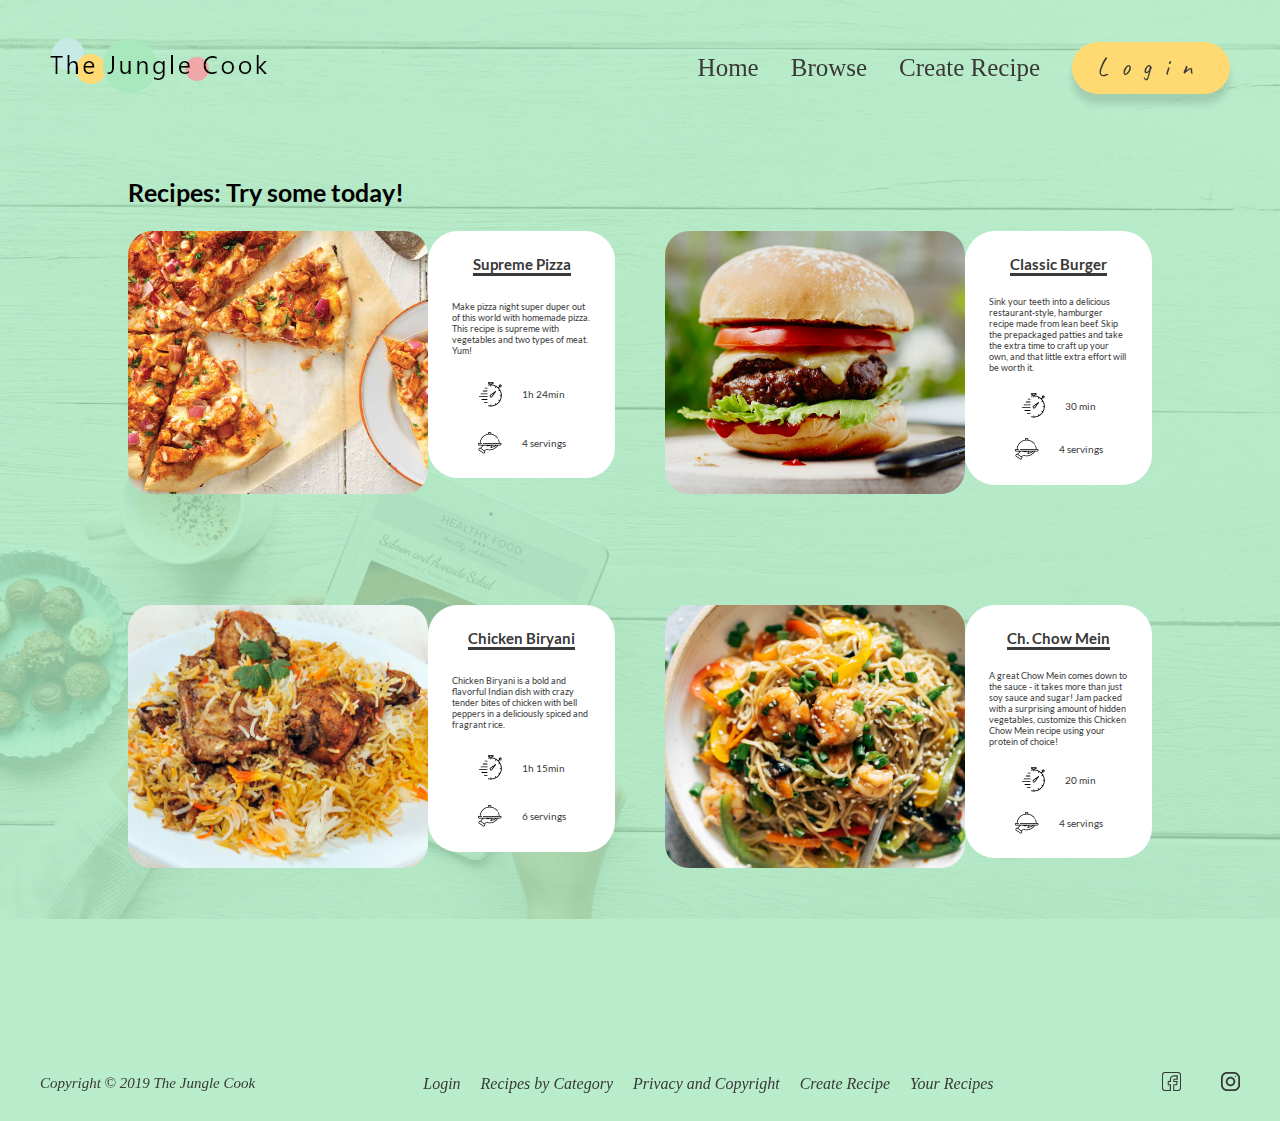
==== commit 0463fb0f: "fix: browse hide buttons" ====
--- a/browse.html
+++ b/browse.html
@@ -24,7 +24,6 @@
             <a href="create-recipe.html" class="nav-link">Create Recipe</a>
           </li>
           <li class="nav-item">
-            <!-- TODO: style as button -->
             <a
               href="login.html"
               class="nav-link btn btn--medium btn--naplesYellow"
@@ -41,7 +40,7 @@
     </header>
 
     <main id="app">
-      <section class="section-recipes">
+      <section class="section-recipes browse-recipes">
         <div class="recipe-content">
           <h1 class="section-title">Recipes: Try some today!</h1>
           <div class="cards">
@@ -194,6 +193,7 @@
                     src="./images/recipes/thumb/recipe-chowmein_thumb.png"
                     alt="pizza"
                   />
+
                   <button
                     class="btn btn--small btn-overlay btn--naplesYellow"
                     id="viewButton"
--- a/css/styles.css
+++ b/css/styles.css
@@ -633,4 +633,11 @@
 .recipe-hero {
   background: linear-gradient(rgba(167, 232, 189, 0.8), rgba(167, 232, 189, 0.8)), url("../images/recipes/recipe-hero.jpg") no-repeat center center fixed;
   background-size: cover;
+}
+
+.browse-recipes button {
+  display: none;
+}
+.browse-recipes .btn-overlay {
+  display: none;
 }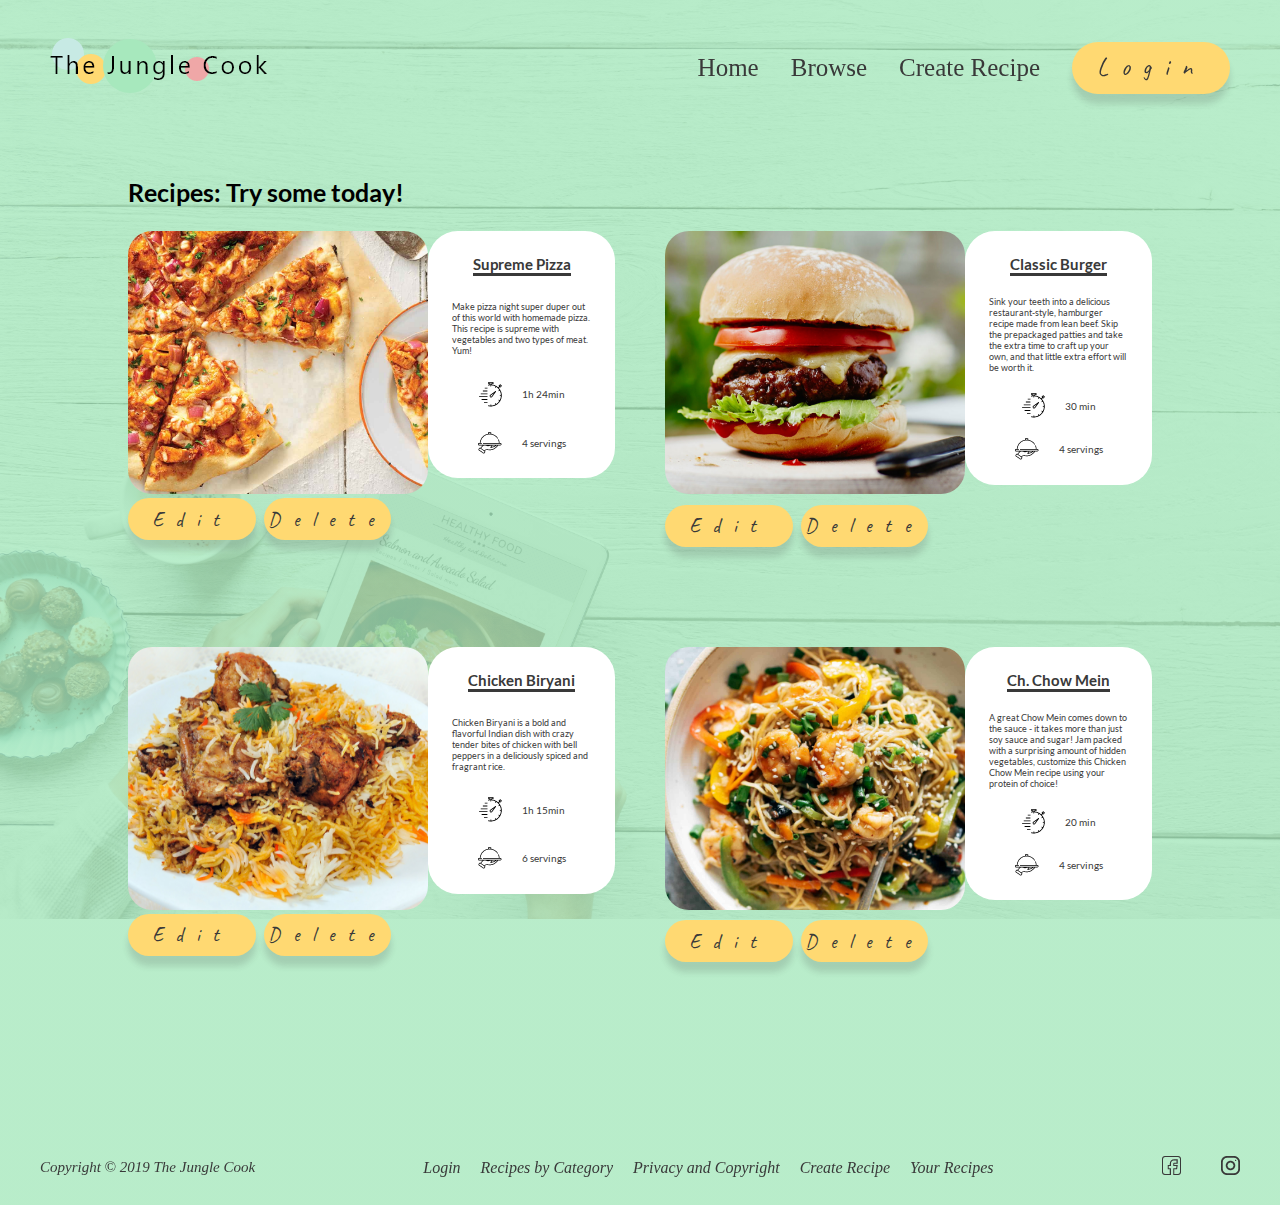
==== commit c4bc823a: "fix: buttons should be links" ====
--- a/browse.html
+++ b/browse.html
@@ -40,7 +40,7 @@
     </header>
 
     <main id="app">
-      <section class="section-recipes browse-recipes">
+      <section class="content section-recipes browse-recipes">
         <div class="recipe-content">
           <h1 class="section-title">Recipes: Try some today!</h1>
           <div class="cards">
@@ -51,12 +51,15 @@
                     src="./images/recipes/thumb/recipe-pizza_thumb.png"
                     alt="pizza"
                   />
-                  <button
-                    class="btn btn--small btn-overlay btn--naplesYellow"
-                    id="viewButton"
-                  >
-                    View
-                  </button>
+                  <div class="btn-overlay">
+                    <a
+                      href="#"
+                      class="btn btn--small btn--naplesYellow"
+                      id="viewButton"
+                    >
+                      View
+                    </a>
+                  </div>
                 </div>
                 <div class="card-body">
                   <h1 class="card-title underline">Supreme Pizza</h1>
@@ -77,18 +80,20 @@
               </div>
 
               <div class="button-holder">
-                <button
-                  class="btn btn--small btn--naplesYellow"
-                  id="editButton"
-                >
-                  Edit
-                </button>
-                <button
-                  class="btn btn--small btn--naplesYellow"
-                  id="deleteButton"
-                >
-                  Delete
-                </button>
+                <a
+                  href="#"
+                  class="btn btn--small btn--naplesYellow"
+                  id="editButton"
+                >
+                  Edit
+                </a>
+                <a
+                  href="#"
+                  class="btn btn--small btn--naplesYellow"
+                  id="deleteButton"
+                >
+                  Delete
+                </a>
               </div>
             </div>
             <div class="card">
@@ -98,12 +103,15 @@
                     src="./images/recipes/thumb/recipe-burger_thumb.png"
                     alt="pizza"
                   />
-                  <button
-                    class="btn btn--small btn-overlay btn--naplesYellow"
-                    id="viewButton"
-                  >
-                    View
-                  </button>
+                  <div class="btn-overlay">
+                    <a
+                      href="#"
+                      class="btn btn--small btn--naplesYellow"
+                      id="viewButton"
+                    >
+                      View
+                    </a>
+                  </div>
                 </div>
                 <div class="card-body">
                   <h1 class="card-title underline">Classic Burger</h1>
@@ -125,18 +133,20 @@
               </div>
 
               <div class="button-holder">
-                <button
-                  class="btn btn--small btn--naplesYellow"
-                  id="editButton"
-                >
-                  Edit
-                </button>
-                <button
-                  class="btn btn--small btn--naplesYellow"
-                  id="deleteButton"
-                >
-                  Delete
-                </button>
+                <a
+                  href="#"
+                  class="btn btn--small btn--naplesYellow"
+                  id="editButton"
+                >
+                  Edit
+                </a>
+                <a
+                  href="#"
+                  class="btn btn--small btn--naplesYellow"
+                  id="deleteButton"
+                >
+                  Delete
+                </a>
               </div>
             </div>
             <div class="card">
@@ -146,12 +156,15 @@
                     src="./images/recipes/thumb/recipe-pilaf_thumb.png"
                     alt="pizza"
                   />
-                  <button
-                    class="btn btn--small btn-overlay btn--naplesYellow"
-                    id="viewButton"
-                  >
-                    View
-                  </button>
+                  <div class="btn-overlay">
+                    <a
+                      href="#"
+                      class="btn btn--small btn--naplesYellow"
+                      id="viewButton"
+                    >
+                      View
+                    </a>
+                  </div>
                 </div>
                 <div class="card-body">
                   <h1 class="card-title underline">Chicken Biryani</h1>
@@ -172,18 +185,20 @@
               </div>
 
               <div class="button-holder">
-                <button
-                  class="btn btn--small btn--naplesYellow"
-                  id="editButton"
-                >
-                  Edit
-                </button>
-                <button
-                  class="btn btn--small btn--naplesYellow"
-                  id="deleteButton"
-                >
-                  Delete
-                </button>
+                <a
+                  href="#"
+                  class="btn btn--small btn--naplesYellow"
+                  id="editButton"
+                >
+                  Edit
+                </a>
+                <a
+                  href="#"
+                  class="btn btn--small btn--naplesYellow"
+                  id="deleteButton"
+                >
+                  Delete
+                </a>
               </div>
             </div>
             <div class="card">
@@ -194,12 +209,15 @@
                     alt="pizza"
                   />
 
-                  <button
-                    class="btn btn--small btn-overlay btn--naplesYellow"
-                    id="viewButton"
-                  >
-                    View
-                  </button>
+                  <div class="btn-overlay">
+                    <a
+                      href="#"
+                      class="btn btn--small btn--naplesYellow"
+                      id="viewButton"
+                    >
+                      View
+                    </a>
+                  </div>
                 </div>
                 <div class="card-body">
                   <h1 class="card-title underline">Ch. Chow Mein</h1>
@@ -221,18 +239,20 @@
               </div>
 
               <div class="button-holder">
-                <button
-                  class="btn btn--small btn--naplesYellow"
-                  id="editButton"
-                >
-                  Edit
-                </button>
-                <button
-                  class="btn btn--small btn--naplesYellow"
-                  id="deleteButton"
-                >
-                  Delete
-                </button>
+                <a
+                  href="#"
+                  class="btn btn--small btn--naplesYellow"
+                  id="editButton"
+                >
+                  Edit
+                </a>
+                <a
+                  href="#"
+                  class="btn btn--small btn--naplesYellow"
+                  id="deleteButton"
+                >
+                  Delete
+                </a>
               </div>
             </div>
           </div>
--- a/css/styles.css
+++ b/css/styles.css
@@ -121,7 +121,7 @@
   text-decoration: none;
 }
 
-section {
+.content {
   margin: 0 auto;
   width: 80%;
   height: 70%;
@@ -640,4 +640,76 @@
 }
 .browse-recipes .btn-overlay {
   display: none;
+}
+
+.view-recipe {
+  font-family: "Caveat";
+  font-size: 1.25rem;
+  letter-spacing: 4px;
+  line-height: 27px;
+  height: -moz-fit-content;
+  height: fit-content;
+}
+
+.recipe-header {
+  display: flex;
+  gap: 0.625rem;
+  width: 100%;
+}
+
+.recipe-title {
+  transform: rotate(180deg);
+  writing-mode: vertical-lr;
+  text-align: center;
+}
+
+.subtitle {
+  font-family: "Lato";
+  font-size: 1.563rem;
+  font-weight: 900;
+  letter-spacing: 5px;
+  line-height: 33px;
+  margin-bottom: 2.188rem;
+}
+
+.overview,
+.ingredients,
+.instructions {
+  margin-bottom: 3.625rem;
+}
+
+.overview {
+  display: flex;
+  flex-direction: column;
+  justify-content: space-between;
+  gap: 1.875rem;
+}
+
+.instruction-list {
+  padding: 0;
+  list-style-position: inside;
+}
+
+@media only screen and (min-width: 768px) {
+  .ingredients,
+  .instructions,
+  button {
+    margin-left: 2.313rem;
+  }
+}
+@media only screen and (max-width: 768px) {
+  .recipe-header img {
+    width: 100%;
+  }
+}
+@media screen and (min-width: 992px) {
+  .top {
+    display: flex;
+    gap: 2.813rem;
+    height: 492px;
+    margin-bottom: 3.625rem;
+  }
+  .top .overview {
+    height: 100%;
+  }
 }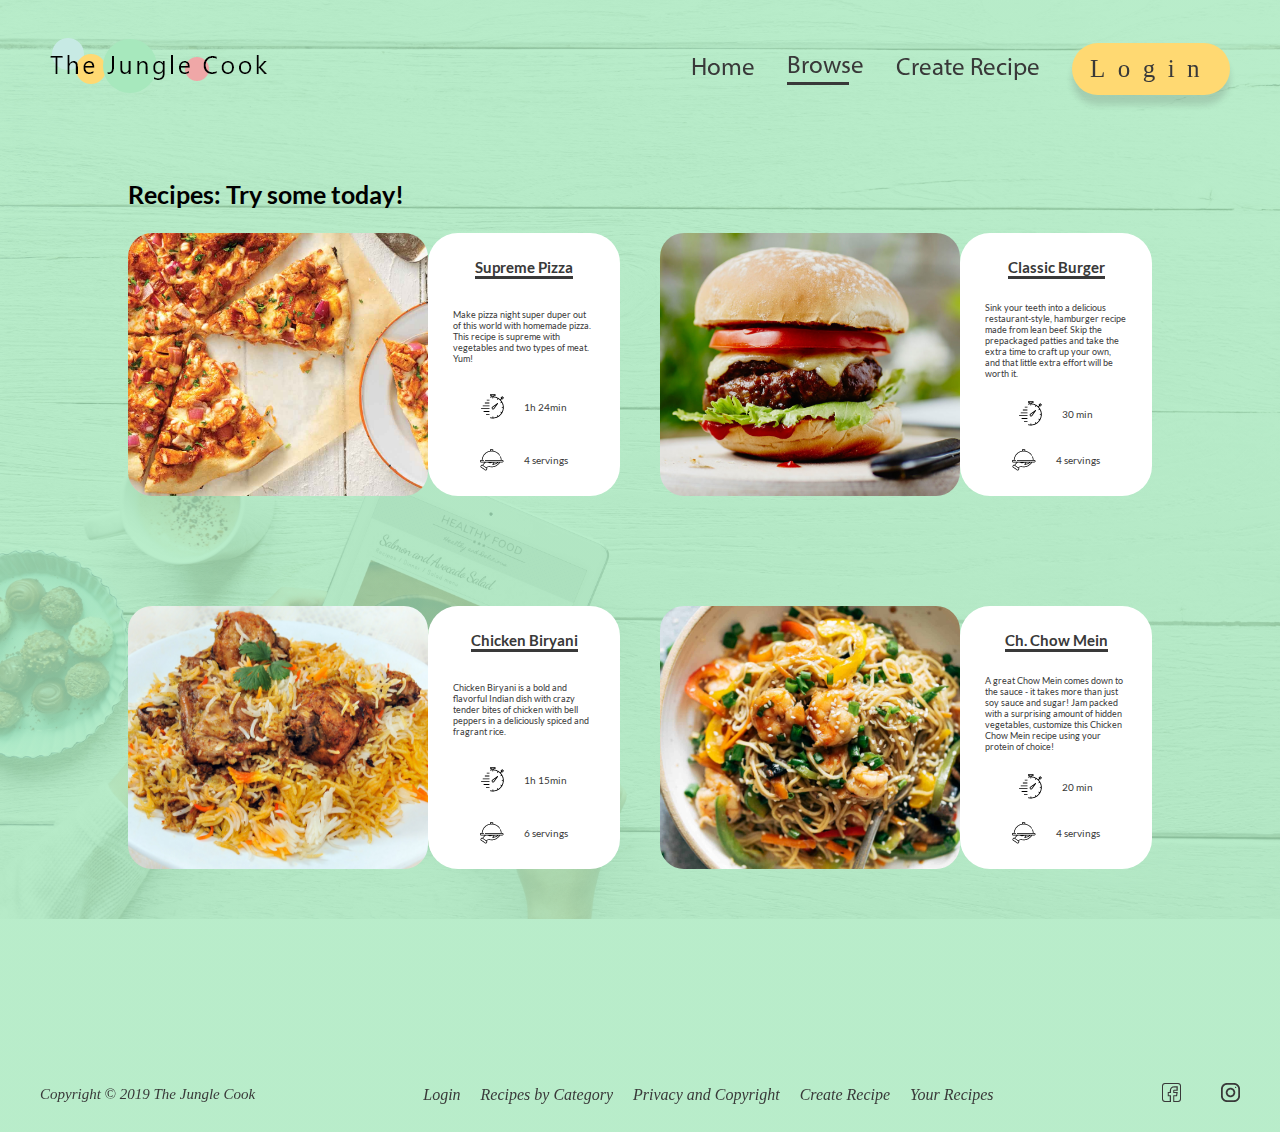
==== commit f40bfb8f: "feature: nav current page underline" ====
--- a/browse.html
+++ b/browse.html
@@ -15,10 +15,10 @@
         /></a>
         <ul class="nav-menu">
           <li class="nav-item">
-            <a href="index.html" class="nav-link active">Home</a>
-          </li>
-          <li class="nav-item">
-            <a href="browse.html" class="nav-link">Browse</a>
+            <a href="index.html" class="nav-link">Home</a>
+          </li>
+          <li class="nav-item">
+            <a href="browse.html" class="nav-link current-page">Browse</a>
           </li>
           <li class="nav-item">
             <a href="create-recipe.html" class="nav-link">Create Recipe</a>
@@ -53,7 +53,7 @@
                   />
                   <div class="btn-overlay">
                     <a
-                      href="#"
+                      href="view-recipe.html"
                       class="btn btn--small btn--naplesYellow"
                       id="viewButton"
                     >
@@ -81,7 +81,7 @@
 
               <div class="button-holder">
                 <a
-                  href="#"
+                  href="edit-recipe.html"
                   class="btn btn--small btn--naplesYellow"
                   id="editButton"
                 >
@@ -105,7 +105,7 @@
                   />
                   <div class="btn-overlay">
                     <a
-                      href="#"
+                      href="view-recipe.html"
                       class="btn btn--small btn--naplesYellow"
                       id="viewButton"
                     >
@@ -134,7 +134,7 @@
 
               <div class="button-holder">
                 <a
-                  href="#"
+                  href="edit-recipe.html"
                   class="btn btn--small btn--naplesYellow"
                   id="editButton"
                 >
@@ -158,7 +158,7 @@
                   />
                   <div class="btn-overlay">
                     <a
-                      href="#"
+                      href="view-recipe.html"
                       class="btn btn--small btn--naplesYellow"
                       id="viewButton"
                     >
@@ -186,7 +186,7 @@
 
               <div class="button-holder">
                 <a
-                  href="#"
+                  href="edit-recipe.html"
                   class="btn btn--small btn--naplesYellow"
                   id="editButton"
                 >
@@ -211,7 +211,7 @@
 
                   <div class="btn-overlay">
                     <a
-                      href="#"
+                      href="view-recipe.html"
                       class="btn btn--small btn--naplesYellow"
                       id="viewButton"
                     >
@@ -240,7 +240,7 @@
 
               <div class="button-holder">
                 <a
-                  href="#"
+                  href="edit-recipe.html"
                   class="btn btn--small btn--naplesYellow"
                   id="editButton"
                 >
--- a/css/styles.css
+++ b/css/styles.css
@@ -55,6 +55,20 @@
   font-display: swap;
 }
 @font-face {
+  font-family: "Myriad Pro";
+  src: url("fonts/MyriadPro-Regular.ttf") format("truetype");
+  font-weight: 400;
+  font-style: normal;
+  font-display: swap;
+}
+@font-face {
+  font-family: "Myriad Pro";
+  src: url("fonts/MyriadPro-Bold.ttf") format("truetype");
+  font-weight: 700;
+  font-style: normal;
+  font-display: swap;
+}
+@font-face {
   font-family: "Gill Sans";
   src: url("fonts/GillSans.ttf") format("truetype");
   font-weight: normal;
@@ -178,7 +192,7 @@
 }
 .hero .hero-cta .large-circle .hero-title {
   font-size: 1.5rem;
-  font-family: "Caveat";
+  font-family: "Myridad Pro";
   margin-bottom: 1.875rem;
   font-weight: 700;
   letter-spacing: 2.4px;
@@ -237,7 +251,7 @@
   text-decoration: none;
   color: #393939;
   cursor: pointer;
-  font-family: "Caveat";
+  font-family: "Myridad Pro";
   font-size: 1.563rem;
   letter-spacing: 12.5px;
   line-height: 33px;
@@ -280,7 +294,7 @@
 }
 .btn--file-selector {
   padding: 0.5rem;
-  font-family: "Caveat";
+  font-family: "Myridad Pro";
   font-size: 1rem;
   border: none;
   border-radius: 1.625rem;
@@ -414,6 +428,7 @@
   left: 0;
   z-index: 1030;
   margin-bottom: 2rem;
+  font-family: "Myriad Pro";
 }
 
 .navbar {
@@ -443,6 +458,14 @@
   height: 3px;
   margin: 5px auto;
   transition: all 0.3s ease-in-out;
+  background-color: #393939;
+}
+
+.current-page:after {
+  content: "";
+  display: block;
+  width: 80%;
+  height: 3px;
   background-color: #393939;
 }
 
@@ -525,7 +548,7 @@
 .cards {
   display: flex;
   flex-direction: column;
-  gap: 3.125rem;
+  gap: 2.5rem;
 }
 
 .card {
@@ -586,19 +609,21 @@
   gap: 0.5rem;
 }
 
-@media only screen and (min-width: 992px) {
+@media only screen and (min-width: 768px) {
   .cards {
+    justify-content: center;
     flex-direction: row;
     flex-wrap: wrap;
   }
   .card {
-    flex: 1 0 45%;
+    flex: 1 0 30%;
     max-width: 524px;
   }
   .card-row {
     display: flex;
   }
   .card-body {
+    min-height: 263px;
     flex-basis: 224px;
     max-height: 263px;
     padding: 5%;
@@ -635,7 +660,7 @@
   background-size: cover;
 }
 
-.browse-recipes button {
+.browse-recipes .btn {
   display: none;
 }
 .browse-recipes .btn-overlay {
@@ -643,7 +668,7 @@
 }
 
 .view-recipe {
-  font-family: "Caveat";
+  font-family: "Myriad Pro";
   font-size: 1.25rem;
   letter-spacing: 4px;
   line-height: 27px;
